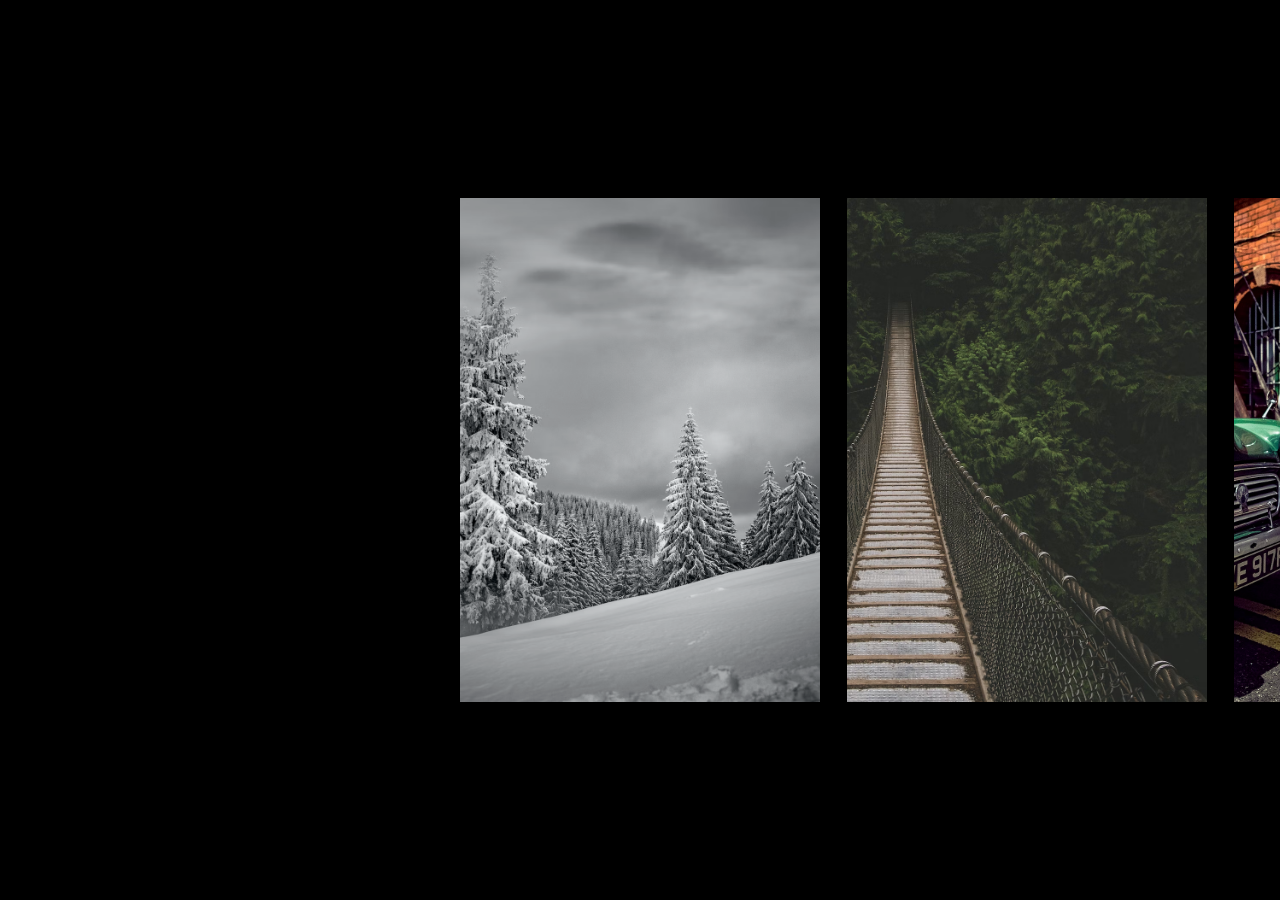
==== index.html @ 8e0b40ac "smooth" ====
<!DOCTYPE html>
<html lang="en">
<head>
    <meta charset="UTF-8">
    <meta http-equiv="X-UA-Compatible" content="IE=edge">
    <meta name="viewport" content="width=device-width, initial-scale=1.0">
    <title>Document</title>
</head>
<style>
    *{
        margin: 0;
        padding: 0;
        box-sizing: border-box;

    }

    body{
        width: 100vw;
        height: 100vh;
        background-color: black;
        margin: 0rem;
        overflow: hidden;
    }

    #track > .image{
        width: 40vmin;
        height: 56vmin;
        object-fit: cover;
        object-position: 100% center;
        user-select: none;
        -moz-user-select: none; 
        -webkit-user-select: none;
        -ms-user-select: none;
        -webkit-user-drag: none;              
    }

    #track{
        margin-left: -20vmin; 
        display: flex;
        gap: 3vmin;
        position: absolute;
        left:   50%;
        top:    50%;
        transform: translate(0%, -50%);
        user-select: none;
        -moz-user-select: none; 
        -webkit-user-select: none;
        -ms-user-select: none;
        -webkit-user-drag: none; 
    } 
</style>

<body>
    <div id="track"  draggable="false" >
        <img class="image" src="imagenes/1.avif" draggable="false" />
        <img class="image" src="imagenes/2.avif" draggable="false" />
        <img class="image" src="imagenes/3.avif" draggable="false" />
        <img class="image" src="imagenes/4.avif" draggable="false" />
        <img class="image" src="imagenes/5.avif" draggable="false" />
        <img class="image" src="imagenes/6.avif" draggable="false" />
        <img class="image" src="imagenes/7.avif" draggable="false" />
        <img class="image" src="imagenes/8.avif" draggable="false" />
    </div>

</body>
<script>
    document.addEventListener("DOMContentLoaded", () => {
    let track = document.querySelector("#track");
    let images = [...document.querySelectorAll('.image')]

    let mouseDownAt = 0; 
    let movedPercentage = 0; 
    let prevPercentage = 0;

    window.addEventListener("mousedown" ,(e) => handleOnDown(e));
    window.addEventListener("mousemove" ,(e) => handleOnMove(e));
    window.addEventListener("mouseup"   ,(e) => handleOnUp(e)  );

    /*window.ontouchstart = e => handleOnDown(e.touches[0]);
    window.ontouchend = e => handleOnUp(e.touches[0]);
    window.ontouchmove = e => handleOnMove(e.touches[0]);*/

    for (image of images){
        let elRect    =   image.getBoundingClientRect();
        let posicionUnconstrained  =  (elRect.left + elRect.width /2) / window.innerWidth * 100
        let posicion = Math.max(Math.min(posicionUnconstrained, 100), 0)
        image.style.objectPosition = `${posicion}% center`
                        }
                    

    const handleOnDown = e => {
        mouseDownAt = parseInt(e.clientX)
        }

    const handleOnUp = () => {
            mouseDownAt = 0;
            movedPercentage = prevPercentage
        }
    
 
    const handleOnMove = e => {
         if((mouseDownAt) === 0) return
        const mouseDelta = parseFloat(mouseDownAt) - e.clientX; 
    
        /* No estoy usando el ancho de la pantalla para determinar la velocidad del scroll*/
        /*const   maxDelta = window.innerWidth / 2;*/ 
        
        const percentage = (mouseDelta / /*maxDelta*/  2000) * -100;

        const nextPercentageUnconstrained = parseFloat(movedPercentage) + percentage;
        const nextPercentage = Math.max(Math.min(nextPercentageUnconstrained, 0), -100);

        prevPercentage = nextPercentage;

        track.animate({
            transform: `translate(${nextPercentage}%, -50%)`
        }, {duration: 1000, fill: "forwards"});


/*
    Promise.all(track.getAnimations().map((animation) => animation.finished)).then(
            () => {
                        for (image of images){
                        let elRect    =   image.getBoundingClientRect();
                        let posicionUnconstrained  =  (elRect.left + elRect.width /2) / window.innerWidth * 100
                        let posicion = Math.max(Math.min(posicionUnconstrained, 100), 0)
                        image.animate({
                            objectPosition: `${posicion}% center`
                        }, {duration: 300, fill: "forwards"}); }
                }         
        );*/
    }
    function animateImages(){
        for (image of images){
                let elRect    =   image.getBoundingClientRect();
                let posicionUnconstrained  =  (elRect.left + elRect.width /2) / window.innerWidth * 100
                let posicion = Math.max(Math.min(posicionUnconstrained, 100), 0)
                image.animate({objectPosition: `${posicion}% center`}, {duration: 1200, fill: "forwards"})
                                }
                requestAnimationFrame(animateImages)
                /*window.requestAnimationFrame(animateImages)*/

                            }
    
    animateImages()

})

</script>

</html>
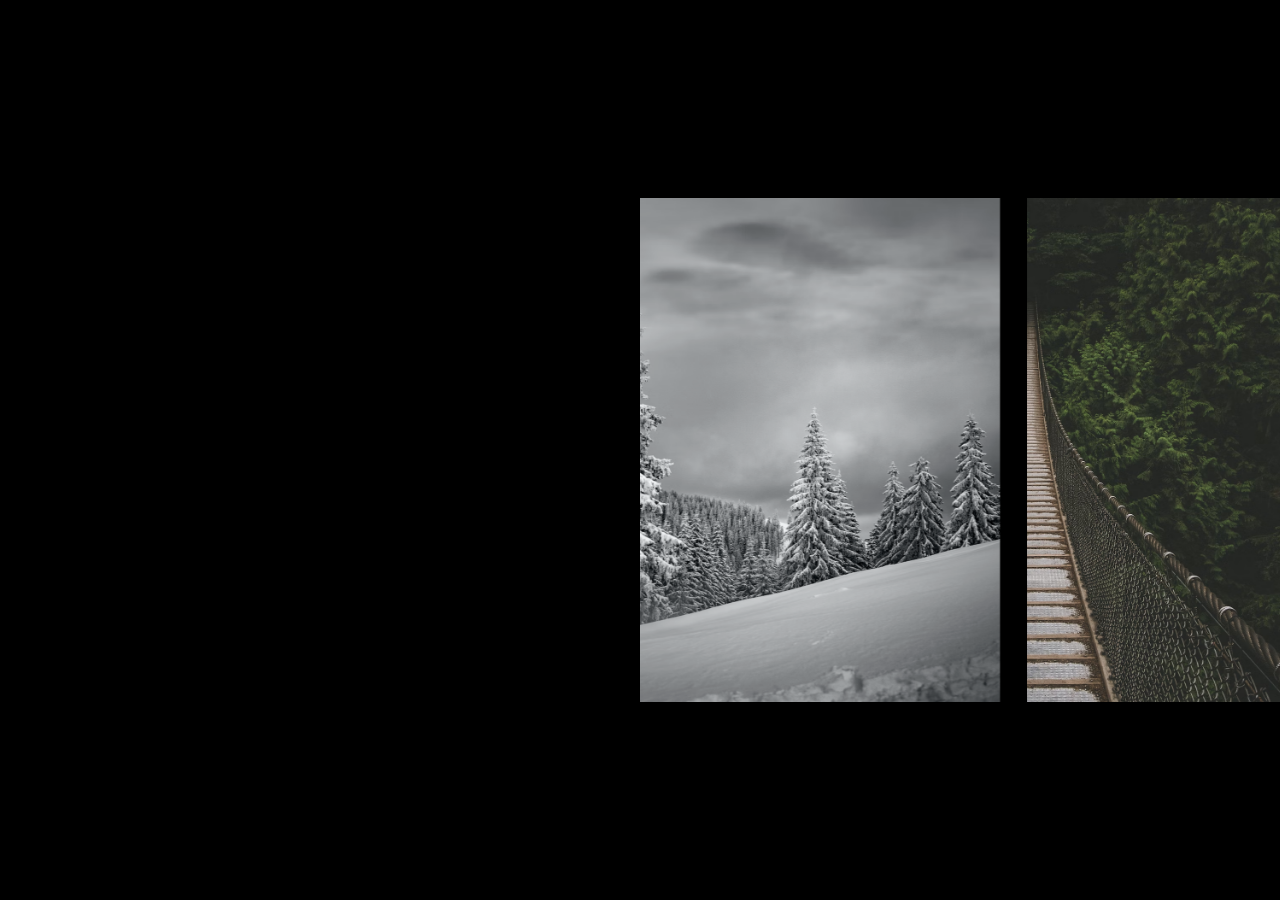
==== commit 5b8c7b14: "I think i fixed the jank" ====
--- a/index.html
+++ b/index.html
@@ -5,53 +5,12 @@
     <meta http-equiv="X-UA-Compatible" content="IE=edge">
     <meta name="viewport" content="width=device-width, initial-scale=1.0">
     <title>Document</title>
+    <link rel="stylesheet" href="style.css">
 </head>
-<style>
-    *{
-        margin: 0;
-        padding: 0;
-        box-sizing: border-box;
 
-    }
-
-    body{
-        width: 100vw;
-        height: 100vh;
-        background-color: black;
-        margin: 0rem;
-        overflow: hidden;
-    }
-
-    #track > .image{
-        width: 40vmin;
-        height: 56vmin;
-        object-fit: cover;
-        object-position: 100% center;
-        user-select: none;
-        -moz-user-select: none; 
-        -webkit-user-select: none;
-        -ms-user-select: none;
-        -webkit-user-drag: none;              
-    }
-
-    #track{
-        margin-left: -20vmin; 
-        display: flex;
-        gap: 3vmin;
-        position: absolute;
-        left:   50%;
-        top:    50%;
-        transform: translate(0%, -50%);
-        user-select: none;
-        -moz-user-select: none; 
-        -webkit-user-select: none;
-        -ms-user-select: none;
-        -webkit-user-drag: none; 
-    } 
-</style>
 
 <body>
-    <div id="track"  draggable="false" >
+    <div id="track"  draggable="false"  data-mouse-down-at="0" data-prev-percentage="0" >
         <img class="image" src="imagenes/1.avif" draggable="false" />
         <img class="image" src="imagenes/2.avif" draggable="false" />
         <img class="image" src="imagenes/3.avif" draggable="false" />
@@ -61,91 +20,8 @@
         <img class="image" src="imagenes/7.avif" draggable="false" />
         <img class="image" src="imagenes/8.avif" draggable="false" />
     </div>
-
+    <canvas id="canvas"></canvas>
+    <audio style="display: none;" controls src="https://cdns-preview-f.dzcdn.net/stream/c-f7d7cc6a926783324d78bed8b2966f23-6.mp3"></audio>
 </body>
-<script>
-    document.addEventListener("DOMContentLoaded", () => {
-    let track = document.querySelector("#track");
-    let images = [...document.querySelectorAll('.image')]
-
-    let mouseDownAt = 0; 
-    let movedPercentage = 0; 
-    let prevPercentage = 0;
-
-    window.addEventListener("mousedown" ,(e) => handleOnDown(e));
-    window.addEventListener("mousemove" ,(e) => handleOnMove(e));
-    window.addEventListener("mouseup"   ,(e) => handleOnUp(e)  );
-
-    /*window.ontouchstart = e => handleOnDown(e.touches[0]);
-    window.ontouchend = e => handleOnUp(e.touches[0]);
-    window.ontouchmove = e => handleOnMove(e.touches[0]);*/
-
-    for (image of images){
-        let elRect    =   image.getBoundingClientRect();
-        let posicionUnconstrained  =  (elRect.left + elRect.width /2) / window.innerWidth * 100
-        let posicion = Math.max(Math.min(posicionUnconstrained, 100), 0)
-        image.style.objectPosition = `${posicion}% center`
-                        }
-                    
-
-    const handleOnDown = e => {
-        mouseDownAt = parseInt(e.clientX)
-        }
-
-    const handleOnUp = () => {
-            mouseDownAt = 0;
-            movedPercentage = prevPercentage
-        }
-    
- 
-    const handleOnMove = e => {
-         if((mouseDownAt) === 0) return
-        const mouseDelta = parseFloat(mouseDownAt) - e.clientX; 
-    
-        /* No estoy usando el ancho de la pantalla para determinar la velocidad del scroll*/
-        /*const   maxDelta = window.innerWidth / 2;*/ 
-        
-        const percentage = (mouseDelta / /*maxDelta*/  2000) * -100;
-
-        const nextPercentageUnconstrained = parseFloat(movedPercentage) + percentage;
-        const nextPercentage = Math.max(Math.min(nextPercentageUnconstrained, 0), -100);
-
-        prevPercentage = nextPercentage;
-
-        track.animate({
-            transform: `translate(${nextPercentage}%, -50%)`
-        }, {duration: 1000, fill: "forwards"});
-
-
-/*
-    Promise.all(track.getAnimations().map((animation) => animation.finished)).then(
-            () => {
-                        for (image of images){
-                        let elRect    =   image.getBoundingClientRect();
-                        let posicionUnconstrained  =  (elRect.left + elRect.width /2) / window.innerWidth * 100
-                        let posicion = Math.max(Math.min(posicionUnconstrained, 100), 0)
-                        image.animate({
-                            objectPosition: `${posicion}% center`
-                        }, {duration: 300, fill: "forwards"}); }
-                }         
-        );*/
-    }
-    function animateImages(){
-        for (image of images){
-                let elRect    =   image.getBoundingClientRect();
-                let posicionUnconstrained  =  (elRect.left + elRect.width /2) / window.innerWidth * 100
-                let posicion = Math.max(Math.min(posicionUnconstrained, 100), 0)
-                image.animate({objectPosition: `${posicion}% center`}, {duration: 1200, fill: "forwards"})
-                                }
-                requestAnimationFrame(animateImages)
-                /*window.requestAnimationFrame(animateImages)*/
-
-                            }
-    
-    animateImages()
-
-})
-
-</script>
-
+<script src="script.js"></script>
 </html>--- a/style.css
+++ b/style.css
@@ -0,0 +1,43 @@
+*{
+    margin: 0;
+    padding: 0;
+    box-sizing: border-box;
+
+}
+
+body{
+    width: 100vw;
+    height: 100vh;
+    background-color: black;
+    margin: 0rem;
+    overflow: hidden;
+}
+
+#track > .image{
+    width: 40vmin;
+    height: 56vmin;
+    object-fit: cover;
+    will-change: object-position;
+    object-position: 100% center;
+    user-select: none;
+    -moz-user-select: none; 
+    -webkit-user-select: none;
+    -ms-user-select: none;
+    -webkit-user-drag: none;              
+}
+
+#track{
+    /*margin-left: -20vmin; */
+    display: flex;
+    gap: 3vmin;
+    position: absolute;
+    left:   50%;
+    top:    50%;
+    will-change: transform;
+    transform: translate(0%, -50%);
+    user-select: none;
+    -moz-user-select: none; 
+    -webkit-user-select: none;
+    -ms-user-select: none;
+    -webkit-user-drag: none; 
+} 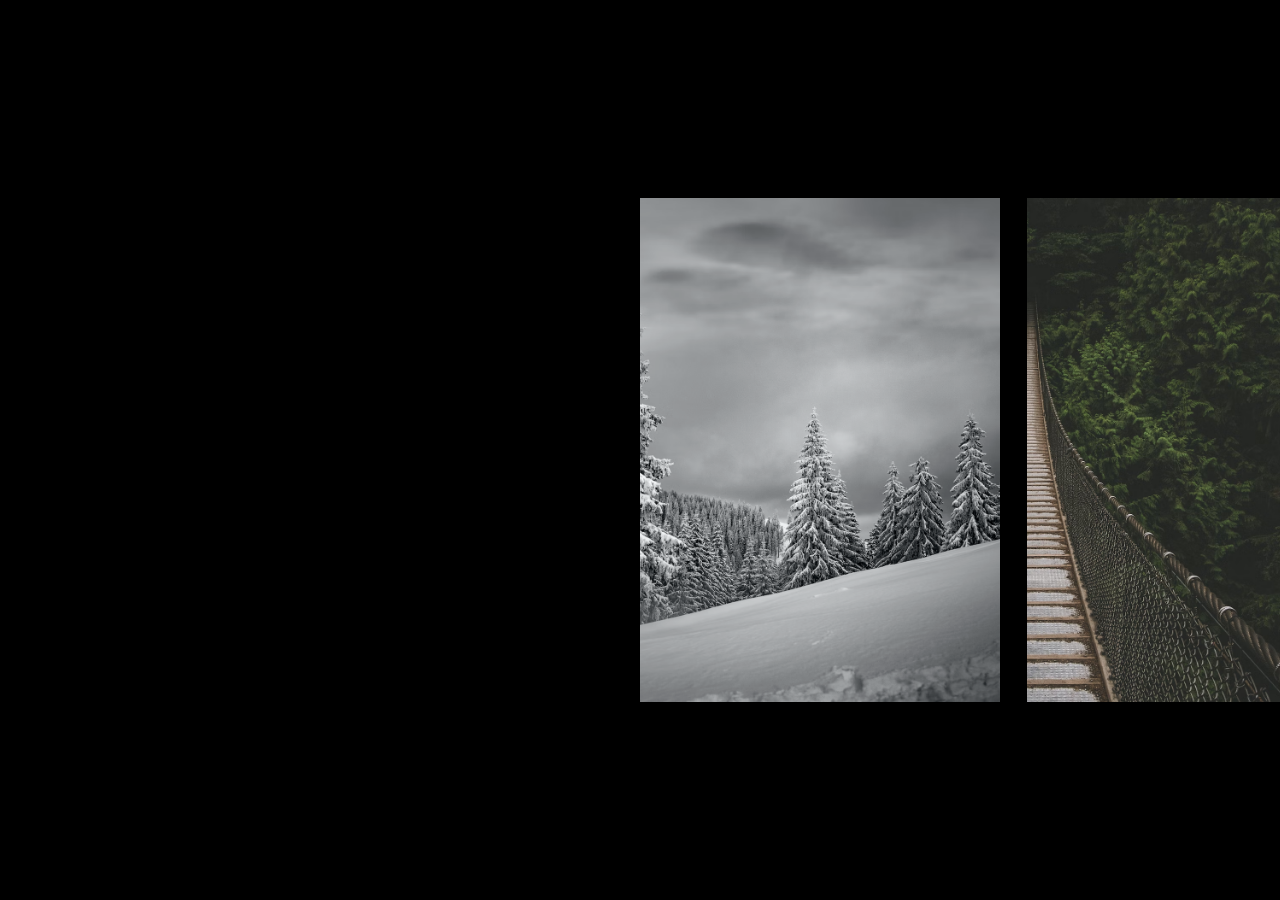
==== commit 743d4f28: "optimice los loops" ====
--- a/index.html
+++ b/index.html
@@ -1,13 +1,12 @@
 <!DOCTYPE html>
-<html lang="en">
+<html lang="es">
 <head>
     <meta charset="UTF-8">
     <meta http-equiv="X-UA-Compatible" content="IE=edge">
     <meta name="viewport" content="width=device-width, initial-scale=1.0">
-    <title>Document</title>
+    <title>SliderFachero</title>
     <link rel="stylesheet" href="style.css">
 </head>
-
 
 <body>
     <div id="track"  draggable="false"  data-mouse-down-at="0" data-prev-percentage="0" >
@@ -20,7 +19,6 @@
         <img class="image" src="imagenes/7.avif" draggable="false" />
         <img class="image" src="imagenes/8.avif" draggable="false" />
     </div>
-    <canvas id="canvas"></canvas>
     <audio style="display: none;" controls src="https://cdns-preview-f.dzcdn.net/stream/c-f7d7cc6a926783324d78bed8b2966f23-6.mp3"></audio>
 </body>
 <script src="script.js"></script>
--- a/style.css
+++ b/style.css
@@ -2,7 +2,6 @@
     margin: 0;
     padding: 0;
     box-sizing: border-box;
-
 }
 
 body{
@@ -12,6 +11,7 @@
     margin: 0rem;
     overflow: hidden;
 }
+
 
 #track > .image{
     width: 40vmin;
@@ -40,4 +40,4 @@
     -webkit-user-select: none;
     -ms-user-select: none;
     -webkit-user-drag: none; 
-} +} 
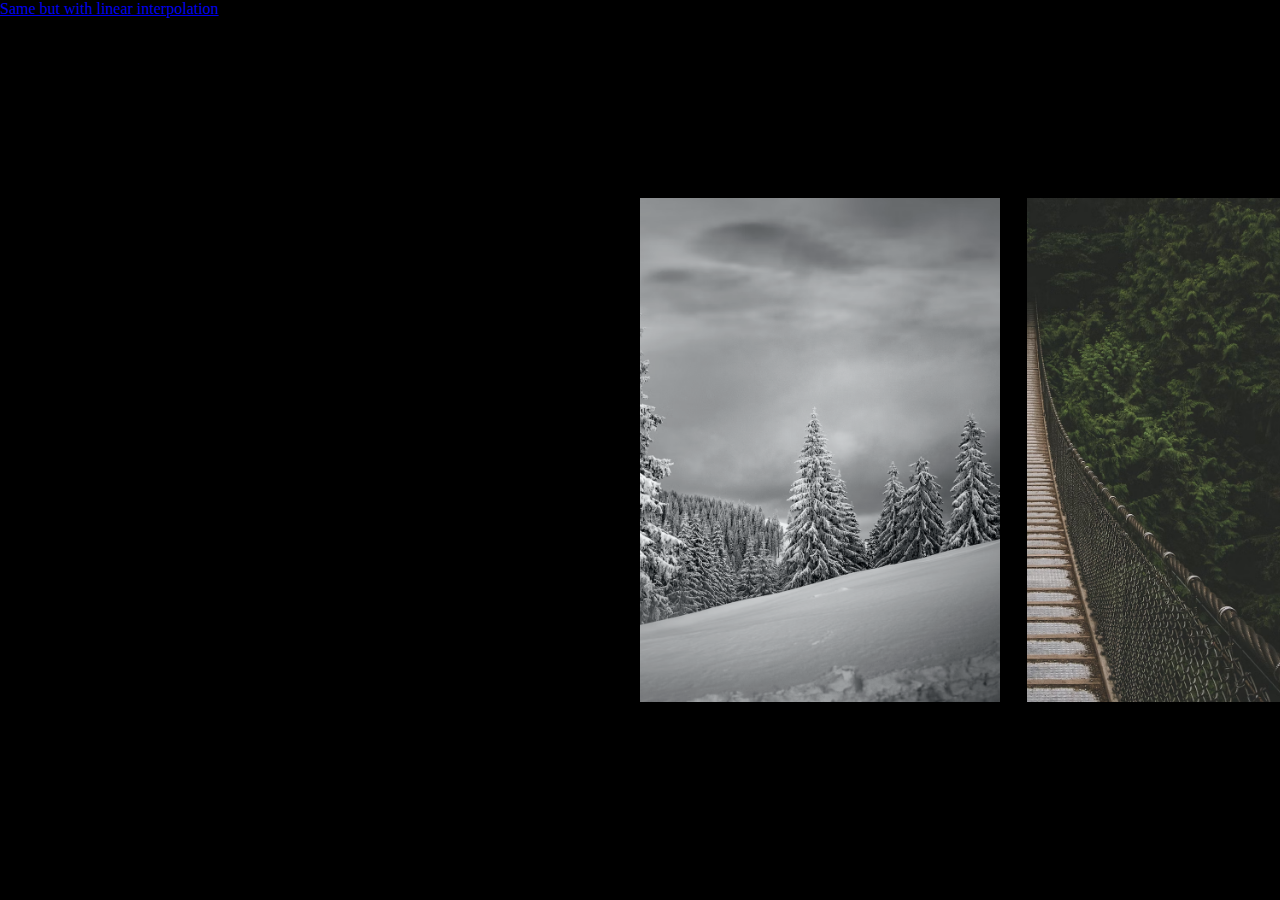
==== commit df5fc264: "js alternativo con lerp" ====
--- a/index.html
+++ b/index.html
@@ -7,9 +7,9 @@
     <title>SliderFachero</title>
     <link rel="stylesheet" href="style.css">
 </head>
-
 <body>
-    <div id="track"  draggable="false"  data-mouse-down-at="0" data-prev-percentage="0" >
+    <a href="indexConLerp.html">Same but with linear interpolation</a>
+    <div id="track"  draggable="false">
         <img class="image" src="imagenes/1.avif" draggable="false" />
         <img class="image" src="imagenes/2.avif" draggable="false" />
         <img class="image" src="imagenes/3.avif" draggable="false" />
@@ -19,7 +19,6 @@
         <img class="image" src="imagenes/7.avif" draggable="false" />
         <img class="image" src="imagenes/8.avif" draggable="false" />
     </div>
-    <audio style="display: none;" controls src="https://cdns-preview-f.dzcdn.net/stream/c-f7d7cc6a926783324d78bed8b2966f23-6.mp3"></audio>
 </body>
 <script src="script.js"></script>
 </html>--- a/style.css
+++ b/style.css
@@ -2,6 +2,7 @@
     margin: 0;
     padding: 0;
     box-sizing: border-box;
+    overflow: hidden
 }
 
 body{
